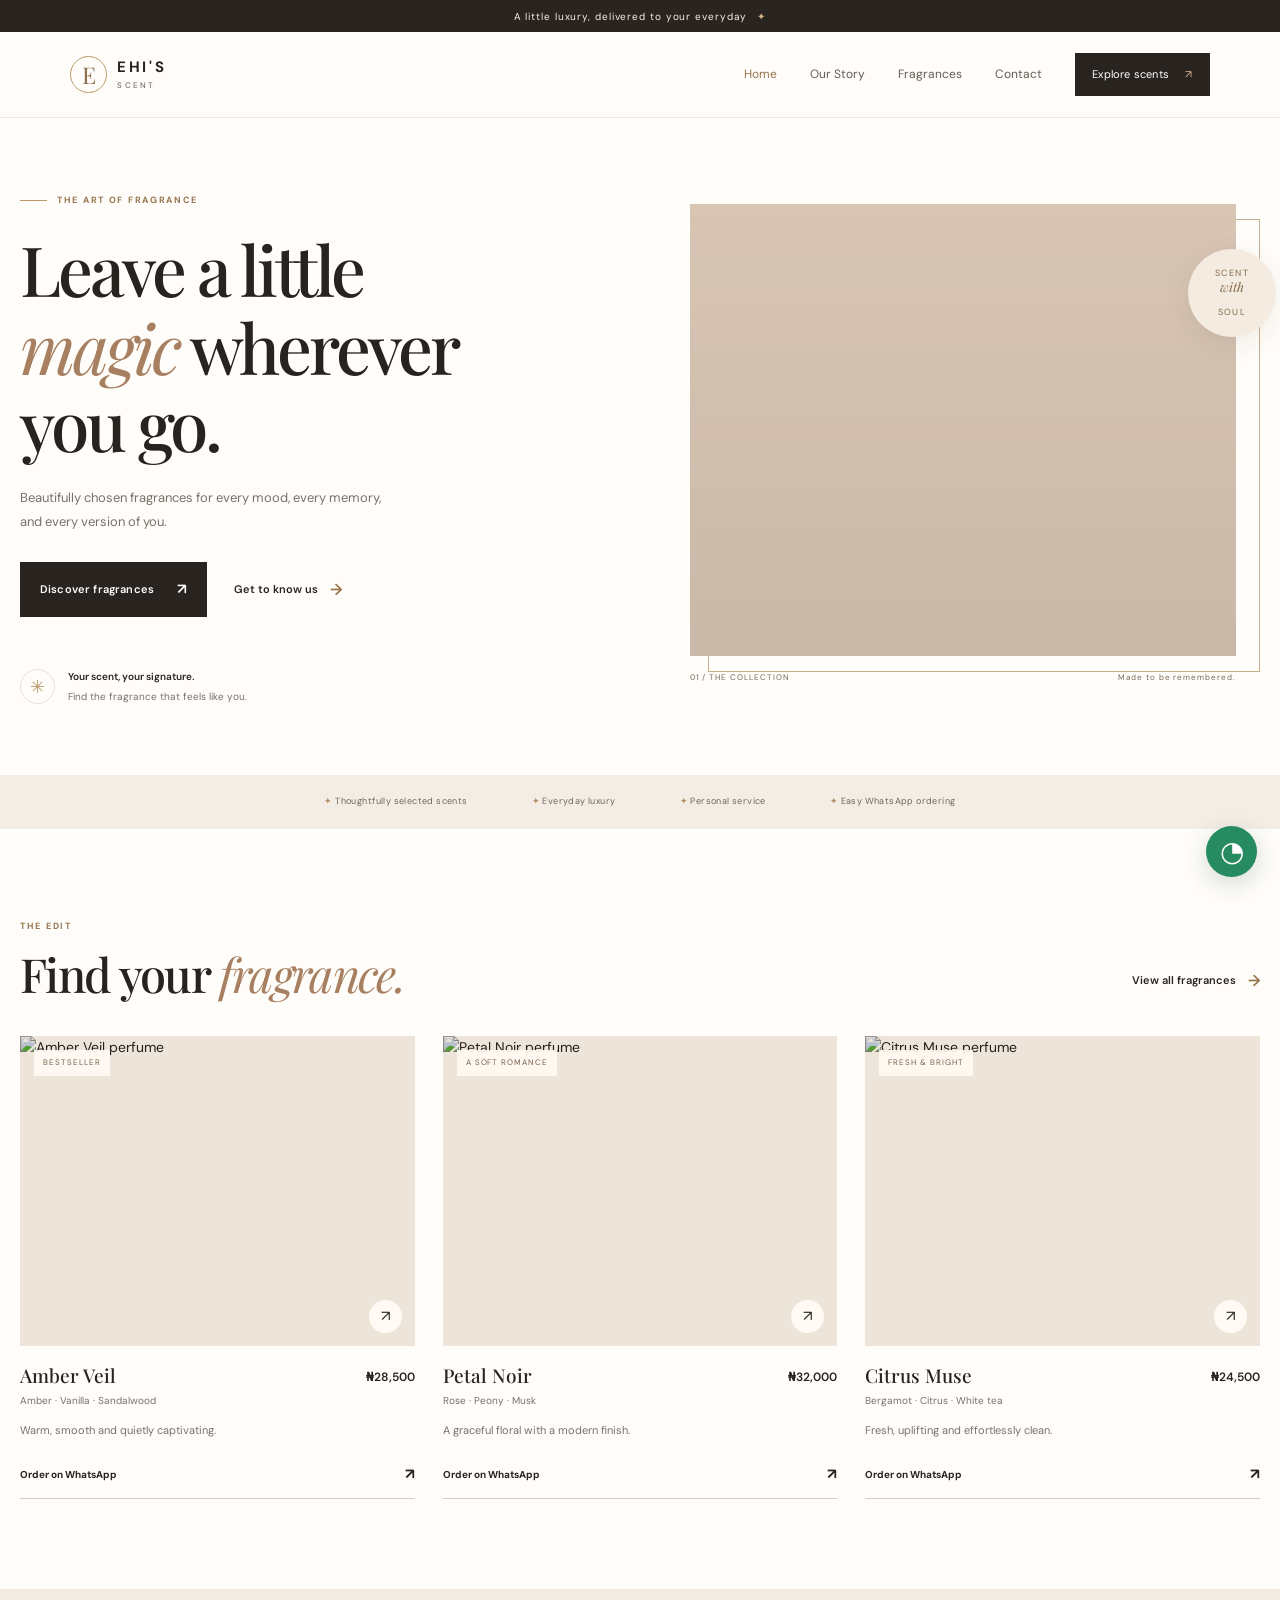
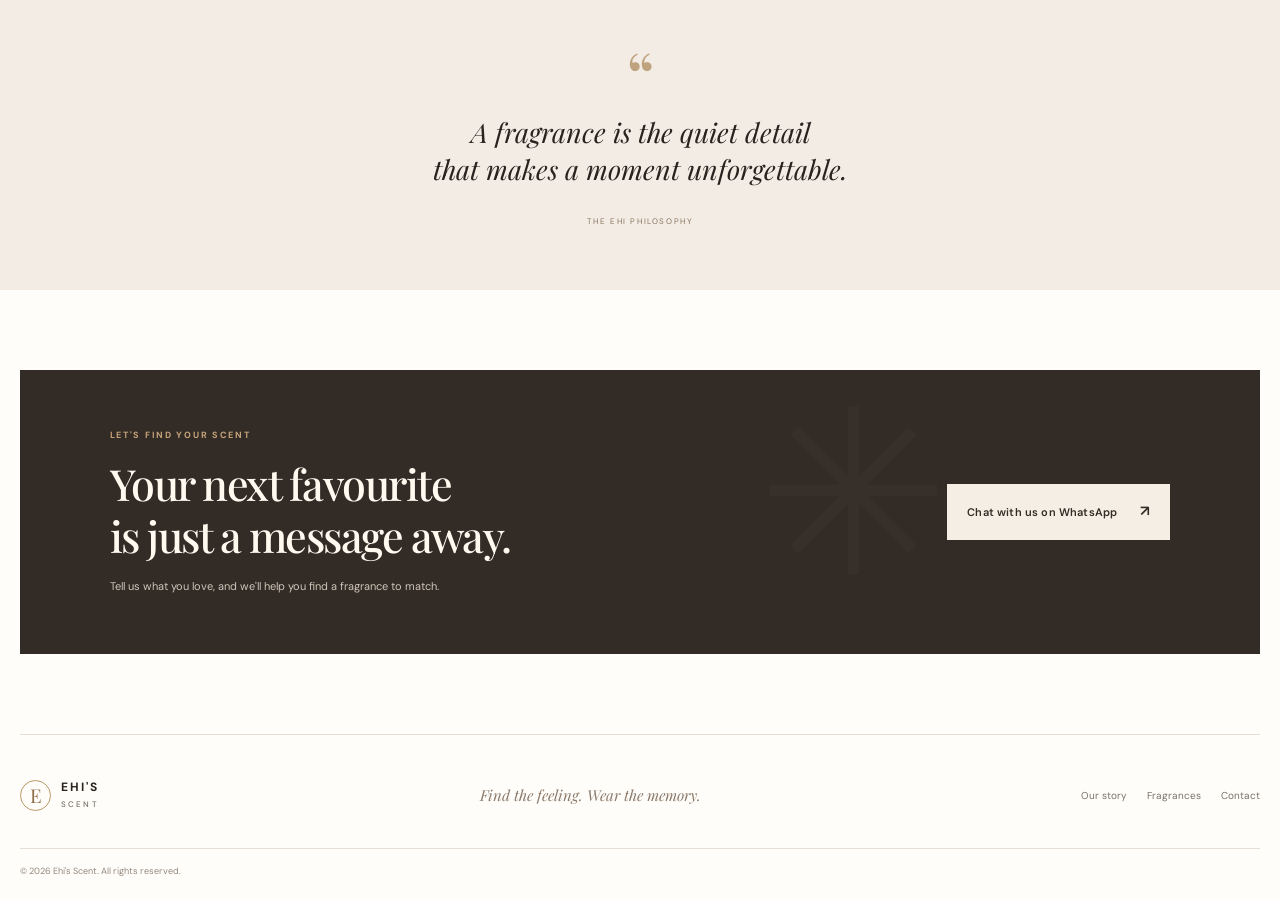
==== index.html @ 385b7f30 "Ehi's Scent is a go" ====
<!DOCTYPE html>
<html lang="en">
<head>
  <meta charset="UTF-8">
  <meta name="viewport" content="width=device-width, initial-scale=1.0">
  <meta name="description" content="Discover your signature scent with Ehi — a curated collection of captivating fragrances.">
  <title>Veloura Perfumes | Find Your Signature Scent</title>
  <link rel="preconnect" href="https://fonts.googleapis.com">
  <link rel="preconnect" href="https://fonts.gstatic.com" crossorigin>
  <link href="https://fonts.googleapis.com/css2?family=DM+Sans:wght@400;500;600;700&family=Playfair+Display:wght@400;500;600;700&display=swap" rel="stylesheet">
  <link rel="stylesheet" href="style.css">
  <script src="script.js" defer></script>
</head>
<body>
  <div class="announcement">A little luxury, delivered to your everyday <span>✦</span></div>
  <header class="site-header">
    <a class="brand" href="index.html" aria-label="Ehi home"><span class="brand-mark">E</span><span>EHI'S<small>SCENT</small></span></a>
    <button class="menu-toggle" aria-label="Open navigation" aria-expanded="false"><span></span><span></span></button>
    <nav class="main-nav" aria-label="Main navigation">
      <a class="active" href="index.html">Home</a><a href="about.html">Our Story</a><a href="products.html">Fragrances</a><a href="contact.html">Contact</a>
      <a class="nav-cta" href="products.html">Explore scents <span>↗</span></a>
    </nav>
  </header>
  <main>
    <section class="hero">
      <div class="hero-copy">
        <p class="eyebrow"><span class="eyebrow-line"></span> THE ART OF FRAGRANCE</p>
        <h1>Leave a little<br><em>magic</em> wherever<br>you go.</h1>
        <p class="hero-description">Beautifully chosen fragrances for every mood, every memory, and every version of you.</p>
        <div class="hero-actions"><a class="button button-dark" href="products.html">Discover fragrances <span>↗</span></a><a class="text-link" href="about.html">Get to know us <span>→</span></a></div>
        <div class="hero-note"><span class="note-star">✳</span><span><strong>Your scent, your signature.</strong><small>Find the fragrance that feels like you.</small></span></div>
      </div>
      <div class="hero-art">
        <div class="hero-image"></div>
        <div class="image-label"><span>01 / THE COLLECTION</span><span>Made to be remembered.</span></div>
        <div class="floating-seal">SCENT<br><span>with</span><br>SOUL</div>
      </div>
    </section>
    <section class="trust-strip"><span>✦ Thoughtfully selected scents</span><span>✦ Everyday luxury</span><span>✦ Personal service</span><span>✦ Easy WhatsApp ordering</span></section>
    <section class="section featured-section">
      <div class="section-heading"><div><p class="eyebrow">THE EDIT</p><h2>Find your <em>fragrance.</em></h2></div><a class="text-link" href="products.html">View all fragrances <span>→</span></a></div>
      <div class="product-grid featured-grid" id="featured-products"></div>
    </section>
    <section class="quote-band"><span class="quote-ornament">“</span><p>A fragrance is the quiet detail<br>that makes a moment unforgettable.</p><span class="quote-caption">THE EHI PHILOSOPHY</span></section>
    <section class="cta-panel"><div><p class="eyebrow">LET'S FIND YOUR SCENT</p><h2>Your next favourite<br>is just a message away.</h2><p>Tell us what you love, and we'll help you find a fragrance to match.</p></div><a class="button button-light whatsapp-link" href="#" data-message="Hello Ehi! I'd love help choosing a perfume.">Chat with us on WhatsApp <span>↗</span></a><div class="cta-flower">✳</div></section>
  </main>
  <footer class="site-footer"><a class="brand brand-footer" href="index.html"><span class="brand-mark">E</span><span>EHI'S<small>SCENT</small></span></a><p>Find the feeling. Wear the memory.</p><div class="footer-links"><a href="about.html">Our story</a><a href="products.html">Fragrances</a><a href="contact.html">Contact</a></div><small class="copyright">© <span class="current-year"></span> Ehi's Scent. All rights reserved.</small></footer>
  <a class="floating-whatsapp whatsapp-link" href="#" aria-label="Chat with us on WhatsApp" data-message="Hello Ehi! I'd like to make an enquiry."><span>◔</span></a>
</body>
</html>
---- style.css ----
@import url('https://fonts.googleapis.com/css2?family=DM+Sans:wght@400;500;600;700&family=Playfair+Display:ital,wght@0,400;0,500;0,600;0,700;1,400;1,500&display=swap');
:root{--ink:#28231f;--muted:#77716a;--cream:#f7f3ed;--paper:#fffdf9;--rose:#d9b7a7;--gold:#b99a68;--line:#e7dfd5;--dark:#29241f;--serif:'Playfair Display',Georgia,serif;--sans:'DM Sans',Arial,sans-serif;--max:1240px}
*{box-sizing:border-box}html{scroll-behavior:smooth}body{margin:0;background:var(--paper);color:var(--ink);font-family:var(--sans);font-size:14px;line-height:1.7}body.menu-open{overflow:hidden}a{color:inherit;text-decoration:none}button{font:inherit}.announcement{height:32px;background:var(--dark);color:#f8f1e8;text-align:center;font-size:10px;letter-spacing:.09em;display:flex;align-items:center;justify-content:center;gap:10px}.announcement span{color:#d8b78a}.site-header{height:86px;padding:0 max(5.5%,calc((100% - var(--max))/2));display:flex;align-items:center;justify-content:space-between;background:rgba(255,253,249,.97);position:sticky;top:0;z-index:20;border-bottom:1px solid rgba(231,223,213,.65)}.brand{display:flex;align-items:center;gap:10px;font-size:15px;font-weight:700;letter-spacing:.17em;line-height:1.1}.brand-mark{width:37px;height:37px;border:1px solid var(--gold);border-radius:50%;display:grid;place-items:center;font-family:var(--serif);font-size:23px;font-weight:400;letter-spacing:0;color:#8d6e48}.brand small{display:block;font-size:8px;font-weight:500;letter-spacing:.27em;margin-top:6px;color:var(--muted)}.main-nav{display:flex;align-items:center;gap:33px;font-size:12px}.main-nav>a:not(.nav-cta){color:#625c55;transition:color .2s}.main-nav>a:hover,.main-nav>a.active{color:#9b754c}.nav-cta{background:var(--dark);color:white;padding:12px 17px;font-size:11px;letter-spacing:.02em}.nav-cta span{padding-left:13px;color:#d9b58b}.menu-toggle{display:none;border:0;background:none;padding:10px}.menu-toggle span{display:block;width:23px;height:1px;background:var(--ink);margin:6px}
.hero{max-width:var(--max);margin:auto;padding:65px 5.5% 70px;display:grid;grid-template-columns:1fr 1fr;gap:8%;align-items:center;min-height:610px}.hero-copy{padding:10px 0 0}.eyebrow{font-size:9px;font-weight:700;letter-spacing:.19em;color:#967650;margin:0 0 22px;display:flex;align-items:center;gap:10px}.eyebrow-line{width:27px;height:1px;background:var(--gold);display:inline-block}.hero h1,.page-hero h1,.catalogue-hero h1,.contact-hero h1{font:500 clamp(44px,5.4vw,73px)/1.12 var(--serif);letter-spacing:-.045em;margin:0;color:var(--ink)}h1 em,h2 em{font-weight:400;color:#a77f61}.hero-description{max-width:375px;color:var(--muted);font-size:13px;line-height:1.9;margin:23px 0 27px}.hero-actions{display:flex;align-items:center;gap:27px;flex-wrap:wrap}.button{display:inline-flex;align-items:center;justify-content:center;gap:23px;padding:15px 20px;font-size:11px;font-weight:600;letter-spacing:.015em;transition:transform .2s,background .2s}.button:hover{transform:translateY(-2px)}.button-dark{background:var(--dark);color:white}.button-dark span,.button-light span{font-size:15px}.text-link{font-size:11px;font-weight:600;display:inline-flex;gap:12px;align-items:center}.text-link span{font-size:16px;color:#9b754c}.hero-note{display:flex;gap:13px;align-items:center;margin-top:51px}.note-star{width:35px;height:35px;border:1px solid var(--line);border-radius:50%;display:grid;place-items:center;color:var(--gold);font-size:18px}.hero-note strong,.hero-note small{display:block}.hero-note strong{font-size:10px;font-weight:600}.hero-note small{font-size:10px;color:var(--muted);margin-top:3px}.hero-art{height:480px;position:relative;padding:0 24px 28px 0}.hero-image{height:100%;width:100%;background:linear-gradient(0deg,rgba(39,29,22,.08),rgba(39,29,22,0)),url('https://images.unsplash.com/photo-1594035910387-fea47794261f?auto=format&fit=crop&w=1200&q=90') center 52%/cover no-repeat;background-color:#d8c5b4}.hero-art:after{content:"";position:absolute;inset:15px 0 12px 18px;border:1px solid #c8ad8d;pointer-events:none;z-index:-1}.image-label{position:absolute;left:0;right:24px;bottom:0;display:flex;justify-content:space-between;font-size:8px;letter-spacing:.12em;color:#75675b}.floating-seal{position:absolute;right:-16px;top:45px;background:#f4ece0;color:#846a4d;border-radius:50%;width:88px;height:88px;display:flex;flex-direction:column;align-items:center;justify-content:center;text-align:center;font-size:9px;line-height:1.25;letter-spacing:.16em;box-shadow:0 8px 28px #3a2a1a13}.floating-seal span{font-family:var(--serif);font-style:italic;font-size:13px;letter-spacing:0}.trust-strip{display:flex;justify-content:center;gap:clamp(18px,5vw,70px);flex-wrap:wrap;padding:19px 5%;background:#f3ede5;color:#716558;font-size:9px;letter-spacing:.045em}.trust-strip span:first-letter{color:#b18e65}
.section{max-width:var(--max);margin:auto;padding:90px 5.5%}.section-heading{display:flex;justify-content:space-between;align-items:end;gap:20px;margin-bottom:34px}.section-heading .eyebrow{margin-bottom:12px}.section-heading h2,.story-copy h2,.values-section h2,.cta-panel h2,.contact-bottom h2{font:500 clamp(33px,4vw,47px)/1.2 var(--serif);letter-spacing:-.035em;margin:0}.section-heading>.text-link{margin-bottom:8px}.product-grid{display:grid;grid-template-columns:repeat(3,minmax(0,1fr));gap:28px}.product-card{min-width:0}.product-image-link{display:block}.product-image-wrap{height:310px;background:#eee5da;position:relative;overflow:hidden}.product-image-wrap img{width:100%;height:100%;display:block;object-fit:cover;transition:transform .5s;mix-blend-mode:multiply}.product-card:hover .product-image-wrap img{transform:scale(1.045)}.product-label{position:absolute;top:14px;left:14px;background:#fffaf3e8;padding:6px 9px;font-size:8px;letter-spacing:.12em;color:#79634d}.product-arrow{position:absolute;bottom:13px;right:13px;background:#fffaf3;width:33px;height:33px;border-radius:50%;display:grid;place-items:center;font-size:15px}.product-info{display:flex;justify-content:space-between;align-items:start;gap:10px;margin-top:16px}.product-info h3{font:500 19px var(--serif);margin:0 0 4px}.product-info p{font-size:10px;color:var(--muted);margin:0}.product-price{font-size:12px;font-weight:600;white-space:nowrap;padding-top:5px}.product-description{color:var(--muted);font-size:11px;margin:12px 0}.order-button{display:flex;align-items:center;justify-content:space-between;border-bottom:1px solid #d8cbbd;padding:10px 0;font-size:10px;font-weight:700;margin-top:8px;transition:color .2s}.order-button:hover{color:#9b754c}.order-button span{font-size:15px}.quote-band{background:#f2ece4;text-align:center;padding:62px 20px 58px}.quote-ornament{font:70px/.7 var(--serif);color:#bfa27e;display:block}.quote-band p{font:italic 27px/1.4 var(--serif);margin:14px 0 19px}.quote-caption{font-size:8px;letter-spacing:.2em;color:#89755f}.cta-panel{max-width:var(--max);margin:80px auto;padding:58px 7%;background:#332b25;color:#fff9f0;display:flex;align-items:center;justify-content:space-between;gap:30px;position:relative;overflow:hidden}.cta-panel .eyebrow{color:#c6a47b;margin-bottom:15px}.cta-panel h2{font-size:clamp(30px,3.5vw,43px)}.cta-panel h2 em{color:#d8bda0}.cta-panel p:not(.eyebrow){font-size:11px;color:#d0c6bc;max-width:350px;margin:16px 0 0}.button-light{background:#f5eee4;color:#332b25;white-space:nowrap;z-index:1}.cta-flower{position:absolute;right:25%;top:-70px;font-size:230px;color:#ffffff06;pointer-events:none}
.site-footer{border-top:1px solid var(--line);padding:35px 5.5% 22px;display:flex;align-items:center;justify-content:space-between;gap:20px;flex-wrap:wrap;max-width:var(--max);margin:auto}.brand-footer{font-size:12px}.brand-footer .brand-mark{width:31px;height:31px;font-size:19px}.site-footer>p{font:italic 15px var(--serif);color:#8b7a6b}.footer-links{display:flex;gap:20px;font-size:10px;color:var(--muted)}.copyright{flex-basis:100%;border-top:1px solid var(--line);padding-top:15px;margin-top:8px;font-size:9px;color:#92877d}.floating-whatsapp{position:fixed;bottom:23px;right:23px;width:51px;height:51px;border-radius:50%;background:#278b61;color:white;display:grid;place-items:center;font-size:28px;box-shadow:0 7px 24px #153d2b2e;z-index:15;transition:transform .2s}.floating-whatsapp:hover{transform:translateY(-3px)}
/* About page */.page-hero{max-width:var(--max);margin:auto;min-height:390px;padding:80px 5.5%;position:relative;display:grid;grid-template-columns:1fr .72fr;gap:8%;align-items:center;background:#f4eee6}.page-hero>div:first-child{padding:0 0 10px}.page-hero .eyebrow{margin-bottom:19px}.page-hero h1{font-size:clamp(43px,5vw,65px)}.page-hero p:not(.eyebrow){max-width:370px;color:var(--muted);font-size:12px;line-height:1.9;margin-top:22px}.about-hero-image{height:270px;background:url('https://images.unsplash.com/photo-1592945403244-b3fbafd7f539?auto=format&fit=crop&w=900&q=85') center/cover no-repeat;background-color:#ded0c0}.page-number{position:absolute;right:5.5%;bottom:22px;font-size:8px;letter-spacing:.17em;color:#8d7b68}.story-section{display:grid;grid-template-columns:.85fr 1fr;gap:10%;align-items:center}.story-image{height:430px;position:relative;background:#e9ded1;padding:18px}.story-image-inner{height:100%;background:url('https://images.unsplash.com/photo-1541643600914-78b084683601?auto=format&fit=crop&w=900&q=85') center/cover no-repeat}.image-stamp{position:absolute;right:-18px;bottom:28px;background:#f9f2e9;border:1px solid #d4c1aa;border-radius:50%;width:88px;height:88px;display:grid;place-content:center;text-align:center;font:10px/1.6 var(--serif);letter-spacing:.12em;color:#8a6b4b}.story-copy .eyebrow{margin-bottom:14px}.story-copy h2{margin-bottom:22px}.story-copy>p:not(.eyebrow){font-size:12px;line-height:2;color:var(--muted);margin:0 0 15px}.story-copy .button{margin-top:15px}.values-section{background:#f5f0e9;padding:75px 5.5% 85px}.centered{justify-content:center;text-align:center}.centered .eyebrow{justify-content:center}.values-grid{max-width:1100px;margin:45px auto 0;display:grid;grid-template-columns:repeat(3,1fr);gap:42px}.values-grid article{border-top:1px solid #d8cabb;padding-top:20px}.values-grid article>span{font:italic 17px var(--serif);color:#a17e58}.values-grid h3{font:500 21px var(--serif);margin:16px 0 10px}.values-grid p{font-size:11px;line-height:1.9;color:var(--muted);margin:0}.values-section+.cta-panel{margin-top:75px}
/* Products page */.catalogue-hero{text-align:center;background:#f4eee6;padding:76px 20px 65px;position:relative;overflow:hidden}.catalogue-hero .eyebrow{justify-content:center}.catalogue-hero h1{font-size:clamp(44px,5.5vw,68px)}.catalogue-hero>p:not(.eyebrow){max-width:430px;margin:18px auto 0;color:var(--muted);font-size:12px}.catalogue-flower{position:absolute;font-size:190px;color:#b89a7b0c;right:10%;top:12px}.catalogue-section{padding-top:53px}.catalogue-toolbar{display:flex;justify-content:space-between;align-items:center;gap:20px;margin-bottom:27px}.catalogue-toolbar>span{font:italic 17px var(--serif);color:#786b5d}.filter-group{display:flex;gap:7px;flex-wrap:wrap}.filter-btn{border:1px solid var(--line);background:transparent;padding:8px 13px;font-size:10px;color:#75695e;cursor:pointer;transition:all .2s}.filter-btn:hover,.filter-btn.active{background:var(--dark);border-color:var(--dark);color:white}.catalogue-grid{row-gap:45px}.catalogue-grid .product-image-wrap{height:330px}.custom-order-note{margin-top:60px;padding:22px 25px;background:#f5efe7;display:flex;align-items:center;gap:18px}.custom-order-note>span{font-size:27px;color:#a88761}.custom-order-note>div{flex:1}.custom-order-note strong{font:500 17px var(--serif)}.custom-order-note p{font-size:10px;color:var(--muted);margin:4px 0 0}.custom-order-note .text-link{white-space:nowrap}
/* Contact page */.contact-hero{max-width:var(--max);margin:auto;padding:70px 5.5%;display:grid;grid-template-columns:1fr .85fr;gap:10%;align-items:center;background:#f4eee6}.contact-intro .eyebrow{margin-bottom:19px}.contact-hero h1{font-size:clamp(48px,5.4vw,70px)}.contact-intro>p:not(.eyebrow){max-width:360px;color:var(--muted);font-size:12px;line-height:1.9;margin:20px 0 24px}.contact-small-note{font-size:8px;letter-spacing:.18em;color:#9a8065;margin-top:31px}.contact-art{height:390px;position:relative}.contact-art-image{height:100%;background:url('https://images.unsplash.com/photo-1590736969955-71cc94901144?auto=format&fit=crop&w=1000&q=85') center/cover no-repeat;background-color:#dfcfc0}.contact-art-caption{position:absolute;bottom:-13px;left:-18px;background:#fffaf3;padding:14px 18px;font:italic 15px var(--serif);color:#8e7053}.contact-details{display:grid;grid-template-columns:repeat(3,1fr);gap:35px}.contact-detail{padding:6px 0}.detail-icon{font-size:22px;color:#b0906a}.contact-detail .eyebrow{margin:17px 0 8px;font-size:8px}.contact-detail h3{font:500 20px var(--serif);margin:0 0 10px}.contact-detail>p:not(.eyebrow){font-size:11px;line-height:1.8;color:var(--muted);min-height:42px}.contact-detail .text-link{margin-top:8px}.detail-note{font-size:10px;color:#8d7e70}.contact-bottom{text-align:center;background:#332b25;color:#fff9f0;padding:63px 20px 68px}.contact-bottom .eyebrow{justify-content:center;color:#c6a47b}.contact-bottom h2{margin-bottom:26px}.contact-bottom h2 em{color:#d8bda0}
@media(min-width:1240px){.hero{padding-left:0;padding-right:0}.section{padding-left:0;padding-right:0}.site-footer{padding-left:0;padding-right:0}}
@media(max-width:900px){.site-header{padding:0 5%;height:75px}.main-nav{gap:18px}.hero{gap:5%;min-height:550px;padding-top:48px}.hero-art{height:420px}.product-image-wrap{height:260px}.product-grid{gap:20px}.cta-panel{margin-left:5%;margin-right:5%;padding:45px 5%}.story-section{gap:7%}.story-image{height:390px}.contact-art{height:340px}.catalogue-grid .product-image-wrap{height:280px}}
@media(max-width:680px){.announcement{font-size:9px}.site-header{height:70px}.brand{font-size:13px}.brand-mark{width:33px;height:33px}.menu-toggle{display:block;z-index:22}.menu-toggle.open span:first-child{transform:translateY(3.5px) rotate(45deg)}.menu-toggle.open span:last-child{transform:translateY(-3.5px) rotate(-45deg)}.menu-toggle span{transition:transform .2s}.main-nav{position:fixed;inset:102px 0 0;background:var(--paper);z-index:21;display:flex;flex-direction:column;align-items:stretch;gap:0;padding:25px 7% 50px;transform:translateX(100%);transition:transform .25s;visibility:hidden}.main-nav.open{transform:translateX(0);visibility:visible}.main-nav>a:not(.nav-cta){font:25px var(--serif);padding:16px 0;border-bottom:1px solid var(--line)}.main-nav .nav-cta{margin-top:25px;display:flex;justify-content:space-between;padding:16px}.hero{grid-template-columns:1fr;padding:49px 6% 53px;gap:35px}.hero h1{font-size:clamp(48px,13vw,67px)}.hero-description{margin-top:18px}.hero-note{margin-top:31px}.hero-art{height:390px;margin:0 10px 0 0}.floating-seal{right:-14px;width:75px;height:75px;font-size:8px}.trust-strip{gap:10px 23px;padding:18px 6%;font-size:8px}.section{padding:62px 6%}.section-heading{align-items:start;flex-direction:column;margin-bottom:25px}.section-heading h2,.story-copy h2,.values-section h2{font-size:37px}.section-heading>.text-link{margin:0}.product-grid{grid-template-columns:repeat(2,minmax(0,1fr));gap:28px 14px}.product-image-wrap{height:230px}.product-info{flex-direction:column;gap:5px;margin-top:12px}.product-info h3{font-size:17px}.product-price{padding:0}.product-description{font-size:10px;min-height:32px}.product-label{font-size:7px;left:8px;top:8px;padding:5px}.order-button{font-size:9px}.quote-band{padding:50px 15px}.quote-band p{font-size:23px}.cta-panel{margin:55px 5% 48px;padding:35px 7%;align-items:flex-start;flex-direction:column;gap:25px}.cta-panel h2{font-size:35px}.cta-flower{right:-20px;top:-45px}.site-footer{padding:30px 6% 20px;display:grid;grid-template-columns:1fr 1fr;gap:17px}.site-footer>p{grid-column:1/-1;grid-row:2;margin:0}.footer-links{grid-column:1/-1;grid-row:3;flex-wrap:wrap}.copyright{grid-row:4}.page-hero{grid-template-columns:1fr;padding:55px 6% 45px;gap:27px}.page-hero h1{font-size:49px}.about-hero-image{height:250px}.page-number{right:6%;bottom:12px}.story-section{grid-template-columns:1fr;gap:40px}.story-image{height:360px;margin-right:12px}.story-copy>p:not(.eyebrow){font-size:12px}.values-section{padding:60px 6%}.values-grid{grid-template-columns:1fr;gap:26px;margin-top:30px}.values-grid article{padding-top:16px}.values-grid h3{margin-top:9px}.values-section+.cta-panel{margin-top:50px}.catalogue-hero{padding:58px 6% 49px}.catalogue-hero h1{font-size:49px}.catalogue-section{padding-top:38px}.catalogue-toolbar{align-items:flex-start;flex-direction:column;gap:15px}.filter-group{gap:6px}.filter-btn{padding:8px 10px}.catalogue-grid .product-image-wrap{height:235px}.custom-order-note{padding:19px 15px;flex-wrap:wrap;gap:10px}.custom-order-note>div{min-width:calc(100% - 45px)}.custom-order-note .text-link{margin-left:40px}.contact-hero{grid-template-columns:1fr;padding:55px 6% 52px;gap:36px}.contact-hero h1{font-size:57px}.contact-art{height:300px;margin:0 0 12px 10px}.contact-details{grid-template-columns:1fr;gap:25px}.contact-detail{border-bottom:1px solid var(--line);padding-bottom:23px}.contact-detail>p:not(.eyebrow){min-height:0}.contact-bottom{padding:54px 15px}.contact-bottom h2{font-size:37px}.floating-whatsapp{width:47px;height:47px;right:15px;bottom:15px}}
@media(max-width:380px){.product-grid{grid-template-columns:1fr}.product-image-wrap,.catalogue-grid .product-image-wrap{height:310px}.hero-art{height:330px}.hero-actions{gap:17px}.button{padding:14px 15px}.filter-btn{font-size:9px;padding:7px 8px}}
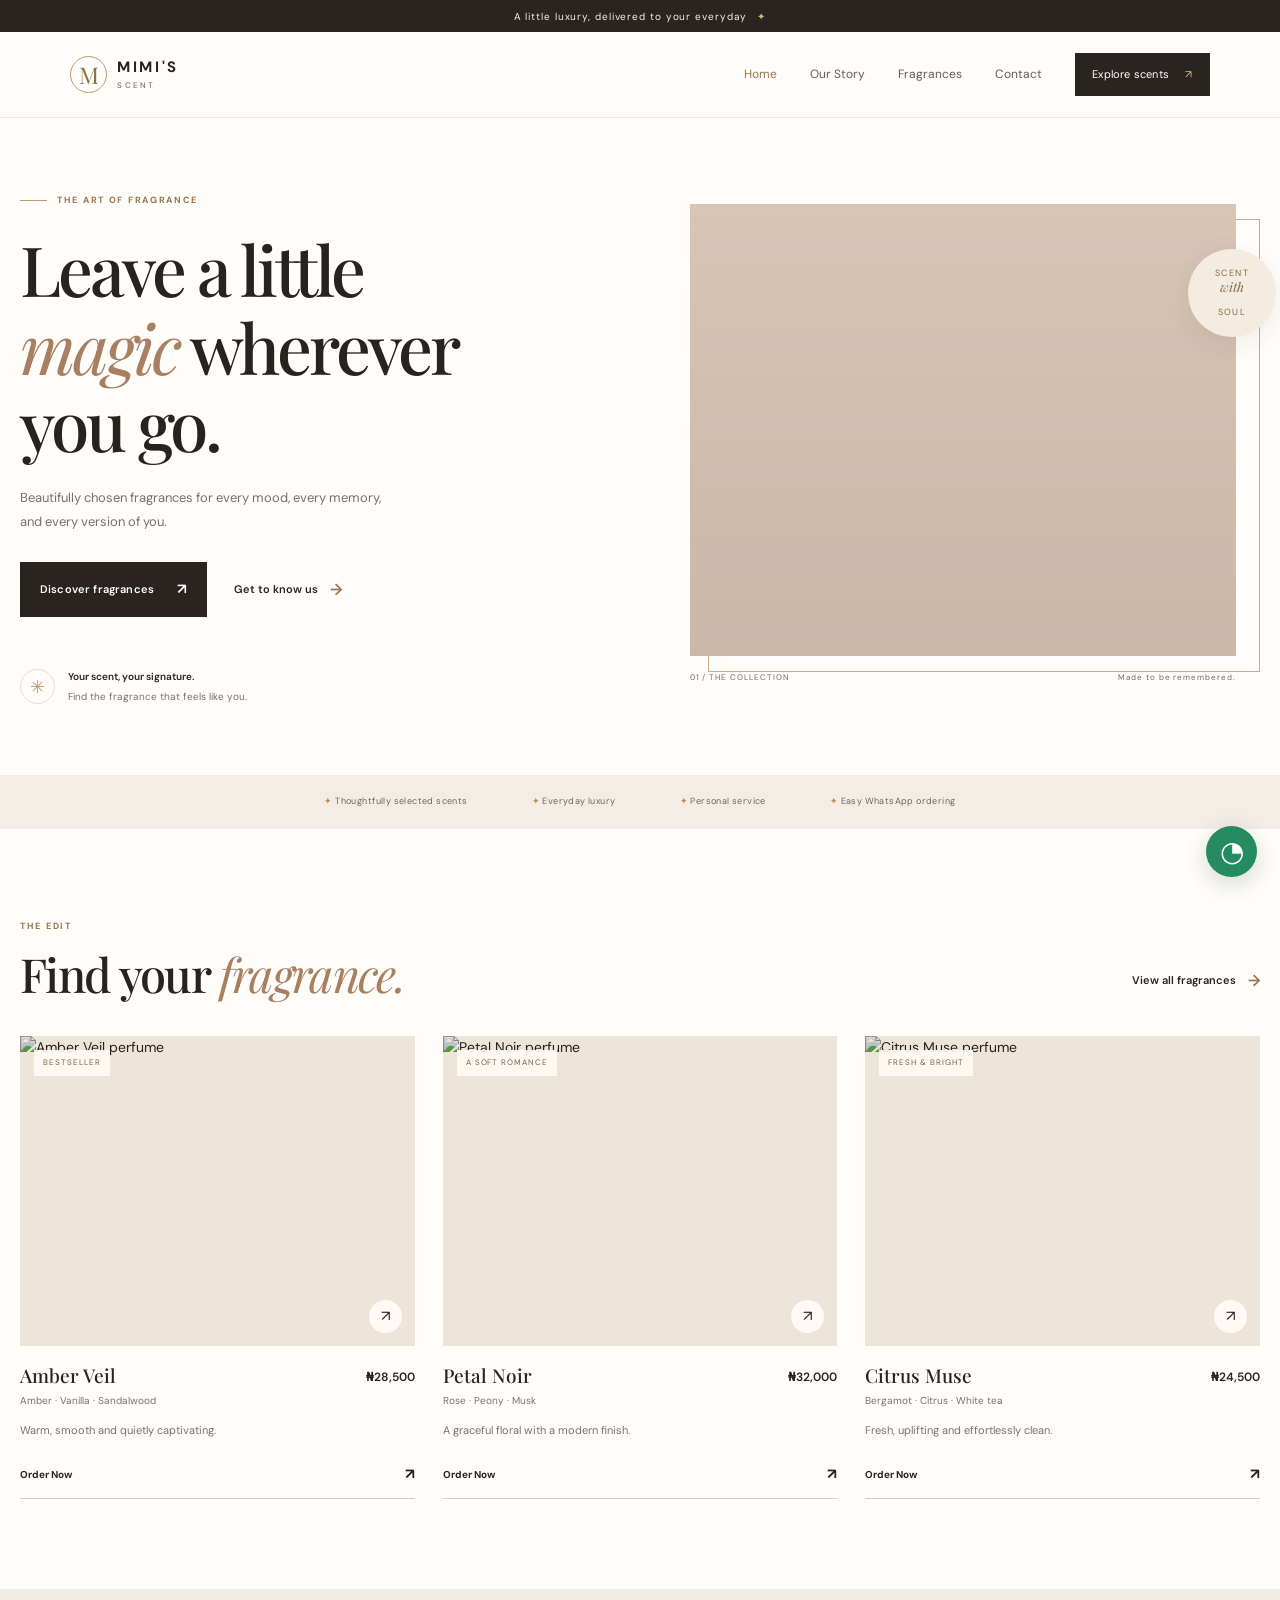
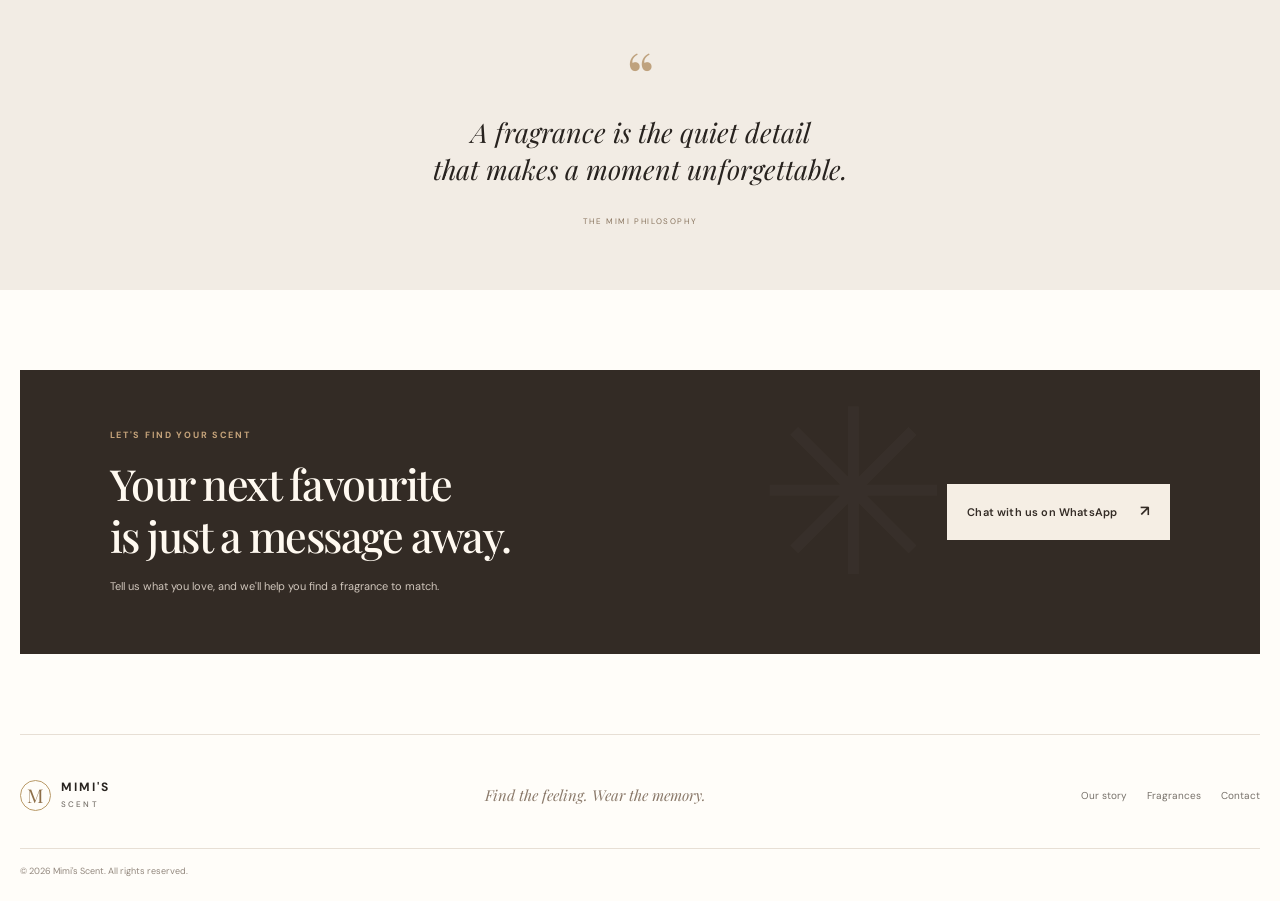
==== commit 4c4095a2: "Mimi's Scent" ====
--- a/index.html
+++ b/index.html
@@ -3,8 +3,8 @@
 <head>
   <meta charset="UTF-8">
   <meta name="viewport" content="width=device-width, initial-scale=1.0">
-  <meta name="description" content="Discover your signature scent with Ehi — a curated collection of captivating fragrances.">
-  <title>Veloura Perfumes | Find Your Signature Scent</title>
+  <meta name="description" content="Discover your signature scent with Mimi — a curated collection of captivating fragrances.">
+  <title>Mimi's Perfumes | Find Your Signature Scent</title>
   <link rel="preconnect" href="https://fonts.googleapis.com">
   <link rel="preconnect" href="https://fonts.gstatic.com" crossorigin>
   <link href="https://fonts.googleapis.com/css2?family=DM+Sans:wght@400;500;600;700&family=Playfair+Display:wght@400;500;600;700&display=swap" rel="stylesheet">
@@ -14,7 +14,7 @@
 <body>
   <div class="announcement">A little luxury, delivered to your everyday <span>✦</span></div>
   <header class="site-header">
-    <a class="brand" href="index.html" aria-label="Ehi home"><span class="brand-mark">E</span><span>EHI'S<small>SCENT</small></span></a>
+    <a class="brand" href="index.html" aria-label="Mimi home"><span class="brand-mark">M</span><span>MIMI'S<small>SCENT</small></span></a>
     <button class="menu-toggle" aria-label="Open navigation" aria-expanded="false"><span></span><span></span></button>
     <nav class="main-nav" aria-label="Main navigation">
       <a class="active" href="index.html">Home</a><a href="about.html">Our Story</a><a href="products.html">Fragrances</a><a href="contact.html">Contact</a>
@@ -41,10 +41,10 @@
       <div class="section-heading"><div><p class="eyebrow">THE EDIT</p><h2>Find your <em>fragrance.</em></h2></div><a class="text-link" href="products.html">View all fragrances <span>→</span></a></div>
       <div class="product-grid featured-grid" id="featured-products"></div>
     </section>
-    <section class="quote-band"><span class="quote-ornament">“</span><p>A fragrance is the quiet detail<br>that makes a moment unforgettable.</p><span class="quote-caption">THE EHI PHILOSOPHY</span></section>
-    <section class="cta-panel"><div><p class="eyebrow">LET'S FIND YOUR SCENT</p><h2>Your next favourite<br>is just a message away.</h2><p>Tell us what you love, and we'll help you find a fragrance to match.</p></div><a class="button button-light whatsapp-link" href="#" data-message="Hello Ehi! I'd love help choosing a perfume.">Chat with us on WhatsApp <span>↗</span></a><div class="cta-flower">✳</div></section>
+    <section class="quote-band"><span class="quote-ornament">“</span><p>A fragrance is the quiet detail<br>that makes a moment unforgettable.</p><span class="quote-caption">THE MIMI PHILOSOPHY</span></section>
+    <section class="cta-panel"><div><p class="eyebrow">LET'S FIND YOUR SCENT</p><h2>Your next favourite<br>is just a message away.</h2><p>Tell us what you love, and we'll help you find a fragrance to match.</p></div><a class="button button-light whatsapp-link" href="#" data-message="Hello Mimi! I'd love help choosing a perfume.">Chat with us on WhatsApp <span>↗</span></a><div class="cta-flower">✳</div></section>
   </main>
-  <footer class="site-footer"><a class="brand brand-footer" href="index.html"><span class="brand-mark">E</span><span>EHI'S<small>SCENT</small></span></a><p>Find the feeling. Wear the memory.</p><div class="footer-links"><a href="about.html">Our story</a><a href="products.html">Fragrances</a><a href="contact.html">Contact</a></div><small class="copyright">© <span class="current-year"></span> Ehi's Scent. All rights reserved.</small></footer>
-  <a class="floating-whatsapp whatsapp-link" href="#" aria-label="Chat with us on WhatsApp" data-message="Hello Ehi! I'd like to make an enquiry."><span>◔</span></a>
+  <footer class="site-footer"><a class="brand brand-footer" href="index.html"><span class="brand-mark">M</span><span>MIMI'S<small>SCENT</small></span></a><p>Find the feeling. Wear the memory.</p><div class="footer-links"><a href="about.html">Our story</a><a href="products.html">Fragrances</a><a href="contact.html">Contact</a></div><small class="copyright">© <span class="current-year"></span> Mimi's Scent. All rights reserved.</small></footer>
+  <a class="floating-whatsapp whatsapp-link" href="#" aria-label="Chat with us on WhatsApp" data-message="Hello Mimi! I'd like to make an enquiry."><span>◔</span></a>
 </body>
 </html>
--- a/style.css
+++ b/style.css
@@ -6,7 +6,7 @@
 .site-footer{border-top:1px solid var(--line);padding:35px 5.5% 22px;display:flex;align-items:center;justify-content:space-between;gap:20px;flex-wrap:wrap;max-width:var(--max);margin:auto}.brand-footer{font-size:12px}.brand-footer .brand-mark{width:31px;height:31px;font-size:19px}.site-footer>p{font:italic 15px var(--serif);color:#8b7a6b}.footer-links{display:flex;gap:20px;font-size:10px;color:var(--muted)}.copyright{flex-basis:100%;border-top:1px solid var(--line);padding-top:15px;margin-top:8px;font-size:9px;color:#92877d}.floating-whatsapp{position:fixed;bottom:23px;right:23px;width:51px;height:51px;border-radius:50%;background:#278b61;color:white;display:grid;place-items:center;font-size:28px;box-shadow:0 7px 24px #153d2b2e;z-index:15;transition:transform .2s}.floating-whatsapp:hover{transform:translateY(-3px)}
 /* About page */.page-hero{max-width:var(--max);margin:auto;min-height:390px;padding:80px 5.5%;position:relative;display:grid;grid-template-columns:1fr .72fr;gap:8%;align-items:center;background:#f4eee6}.page-hero>div:first-child{padding:0 0 10px}.page-hero .eyebrow{margin-bottom:19px}.page-hero h1{font-size:clamp(43px,5vw,65px)}.page-hero p:not(.eyebrow){max-width:370px;color:var(--muted);font-size:12px;line-height:1.9;margin-top:22px}.about-hero-image{height:270px;background:url('https://images.unsplash.com/photo-1592945403244-b3fbafd7f539?auto=format&fit=crop&w=900&q=85') center/cover no-repeat;background-color:#ded0c0}.page-number{position:absolute;right:5.5%;bottom:22px;font-size:8px;letter-spacing:.17em;color:#8d7b68}.story-section{display:grid;grid-template-columns:.85fr 1fr;gap:10%;align-items:center}.story-image{height:430px;position:relative;background:#e9ded1;padding:18px}.story-image-inner{height:100%;background:url('https://images.unsplash.com/photo-1541643600914-78b084683601?auto=format&fit=crop&w=900&q=85') center/cover no-repeat}.image-stamp{position:absolute;right:-18px;bottom:28px;background:#f9f2e9;border:1px solid #d4c1aa;border-radius:50%;width:88px;height:88px;display:grid;place-content:center;text-align:center;font:10px/1.6 var(--serif);letter-spacing:.12em;color:#8a6b4b}.story-copy .eyebrow{margin-bottom:14px}.story-copy h2{margin-bottom:22px}.story-copy>p:not(.eyebrow){font-size:12px;line-height:2;color:var(--muted);margin:0 0 15px}.story-copy .button{margin-top:15px}.values-section{background:#f5f0e9;padding:75px 5.5% 85px}.centered{justify-content:center;text-align:center}.centered .eyebrow{justify-content:center}.values-grid{max-width:1100px;margin:45px auto 0;display:grid;grid-template-columns:repeat(3,1fr);gap:42px}.values-grid article{border-top:1px solid #d8cabb;padding-top:20px}.values-grid article>span{font:italic 17px var(--serif);color:#a17e58}.values-grid h3{font:500 21px var(--serif);margin:16px 0 10px}.values-grid p{font-size:11px;line-height:1.9;color:var(--muted);margin:0}.values-section+.cta-panel{margin-top:75px}
 /* Products page */.catalogue-hero{text-align:center;background:#f4eee6;padding:76px 20px 65px;position:relative;overflow:hidden}.catalogue-hero .eyebrow{justify-content:center}.catalogue-hero h1{font-size:clamp(44px,5.5vw,68px)}.catalogue-hero>p:not(.eyebrow){max-width:430px;margin:18px auto 0;color:var(--muted);font-size:12px}.catalogue-flower{position:absolute;font-size:190px;color:#b89a7b0c;right:10%;top:12px}.catalogue-section{padding-top:53px}.catalogue-toolbar{display:flex;justify-content:space-between;align-items:center;gap:20px;margin-bottom:27px}.catalogue-toolbar>span{font:italic 17px var(--serif);color:#786b5d}.filter-group{display:flex;gap:7px;flex-wrap:wrap}.filter-btn{border:1px solid var(--line);background:transparent;padding:8px 13px;font-size:10px;color:#75695e;cursor:pointer;transition:all .2s}.filter-btn:hover,.filter-btn.active{background:var(--dark);border-color:var(--dark);color:white}.catalogue-grid{row-gap:45px}.catalogue-grid .product-image-wrap{height:330px}.custom-order-note{margin-top:60px;padding:22px 25px;background:#f5efe7;display:flex;align-items:center;gap:18px}.custom-order-note>span{font-size:27px;color:#a88761}.custom-order-note>div{flex:1}.custom-order-note strong{font:500 17px var(--serif)}.custom-order-note p{font-size:10px;color:var(--muted);margin:4px 0 0}.custom-order-note .text-link{white-space:nowrap}
-/* Contact page */.contact-hero{max-width:var(--max);margin:auto;padding:70px 5.5%;display:grid;grid-template-columns:1fr .85fr;gap:10%;align-items:center;background:#f4eee6}.contact-intro .eyebrow{margin-bottom:19px}.contact-hero h1{font-size:clamp(48px,5.4vw,70px)}.contact-intro>p:not(.eyebrow){max-width:360px;color:var(--muted);font-size:12px;line-height:1.9;margin:20px 0 24px}.contact-small-note{font-size:8px;letter-spacing:.18em;color:#9a8065;margin-top:31px}.contact-art{height:390px;position:relative}.contact-art-image{height:100%;background:url('https://images.unsplash.com/photo-1590736969955-71cc94901144?auto=format&fit=crop&w=1000&q=85') center/cover no-repeat;background-color:#dfcfc0}.contact-art-caption{position:absolute;bottom:-13px;left:-18px;background:#fffaf3;padding:14px 18px;font:italic 15px var(--serif);color:#8e7053}.contact-details{display:grid;grid-template-columns:repeat(3,1fr);gap:35px}.contact-detail{padding:6px 0}.detail-icon{font-size:22px;color:#b0906a}.contact-detail .eyebrow{margin:17px 0 8px;font-size:8px}.contact-detail h3{font:500 20px var(--serif);margin:0 0 10px}.contact-detail>p:not(.eyebrow){font-size:11px;line-height:1.8;color:var(--muted);min-height:42px}.contact-detail .text-link{margin-top:8px}.detail-note{font-size:10px;color:#8d7e70}.contact-bottom{text-align:center;background:#332b25;color:#fff9f0;padding:63px 20px 68px}.contact-bottom .eyebrow{justify-content:center;color:#c6a47b}.contact-bottom h2{margin-bottom:26px}.contact-bottom h2 em{color:#d8bda0}
+/* Contact page */.contact-hero{max-width:var(--max);margin:auto;padding:70px 5.5%;display:grid;grid-template-columns:1fr .85fr;gap:10%;align-items:center;background:#f4eee6}.contact-intro .eyebrow{margin-bottom:19px}.contact-hero h1{font-size:clamp(48px,5.4vw,70px)}.contact-intro>p:not(.eyebrow){max-width:360px;color:var(--muted);font-size:12px;line-height:1.9;margin:20px 0 24px}.contact-small-note{font-size:8px;letter-spacing:.18em;color:#9a8065;margin-top:31px}.contact-art{height:390px;position:relative}.contact-art-image{height:100%;background:url('https://images.unsplash.com/photo-1587017539504-67cfbddac569?q=80&w=435&auto=format&fit=crop&ixlib=rb-4.1.0&ixid=NHwxMjA3fDA%3D') center/cover no-repeat;background-color:#dfcfc0}.contact-art-caption{position:absolute;bottom:-13px;left:-18px;background:#fffaf3;padding:14px 18px;font:italic 15px var(--serif);color:#8e7053}.contact-details{display:grid;grid-template-columns:repeat(3,1fr);gap:35px}.contact-detail{padding:6px 0}.detail-icon{font-size:22px;color:#b0906a}.contact-detail .eyebrow{margin:17px 0 8px;font-size:8px}.contact-detail h3{font:500 20px var(--serif);margin:0 0 10px}.contact-detail>p:not(.eyebrow){font-size:11px;line-height:1.8;color:var(--muted);min-height:42px}.contact-detail .text-link{margin-top:8px}.detail-note{font-size:10px;color:#8d7e70}.contact-bottom{text-align:center;background:#332b25;color:#fff9f0;padding:63px 20px 68px}.contact-bottom .eyebrow{justify-content:center;color:#c6a47b}.contact-bottom h2{margin-bottom:26px}.contact-bottom h2 em{color:#d8bda0}
 @media(min-width:1240px){.hero{padding-left:0;padding-right:0}.section{padding-left:0;padding-right:0}.site-footer{padding-left:0;padding-right:0}}
 @media(max-width:900px){.site-header{padding:0 5%;height:75px}.main-nav{gap:18px}.hero{gap:5%;min-height:550px;padding-top:48px}.hero-art{height:420px}.product-image-wrap{height:260px}.product-grid{gap:20px}.cta-panel{margin-left:5%;margin-right:5%;padding:45px 5%}.story-section{gap:7%}.story-image{height:390px}.contact-art{height:340px}.catalogue-grid .product-image-wrap{height:280px}}
 @media(max-width:680px){.announcement{font-size:9px}.site-header{height:70px}.brand{font-size:13px}.brand-mark{width:33px;height:33px}.menu-toggle{display:block;z-index:22}.menu-toggle.open span:first-child{transform:translateY(3.5px) rotate(45deg)}.menu-toggle.open span:last-child{transform:translateY(-3.5px) rotate(-45deg)}.menu-toggle span{transition:transform .2s}.main-nav{position:fixed;inset:102px 0 0;background:var(--paper);z-index:21;display:flex;flex-direction:column;align-items:stretch;gap:0;padding:25px 7% 50px;transform:translateX(100%);transition:transform .25s;visibility:hidden}.main-nav.open{transform:translateX(0);visibility:visible}.main-nav>a:not(.nav-cta){font:25px var(--serif);padding:16px 0;border-bottom:1px solid var(--line)}.main-nav .nav-cta{margin-top:25px;display:flex;justify-content:space-between;padding:16px}.hero{grid-template-columns:1fr;padding:49px 6% 53px;gap:35px}.hero h1{font-size:clamp(48px,13vw,67px)}.hero-description{margin-top:18px}.hero-note{margin-top:31px}.hero-art{height:390px;margin:0 10px 0 0}.floating-seal{right:-14px;width:75px;height:75px;font-size:8px}.trust-strip{gap:10px 23px;padding:18px 6%;font-size:8px}.section{padding:62px 6%}.section-heading{align-items:start;flex-direction:column;margin-bottom:25px}.section-heading h2,.story-copy h2,.values-section h2{font-size:37px}.section-heading>.text-link{margin:0}.product-grid{grid-template-columns:repeat(2,minmax(0,1fr));gap:28px 14px}.product-image-wrap{height:230px}.product-info{flex-direction:column;gap:5px;margin-top:12px}.product-info h3{font-size:17px}.product-price{padding:0}.product-description{font-size:10px;min-height:32px}.product-label{font-size:7px;left:8px;top:8px;padding:5px}.order-button{font-size:9px}.quote-band{padding:50px 15px}.quote-band p{font-size:23px}.cta-panel{margin:55px 5% 48px;padding:35px 7%;align-items:flex-start;flex-direction:column;gap:25px}.cta-panel h2{font-size:35px}.cta-flower{right:-20px;top:-45px}.site-footer{padding:30px 6% 20px;display:grid;grid-template-columns:1fr 1fr;gap:17px}.site-footer>p{grid-column:1/-1;grid-row:2;margin:0}.footer-links{grid-column:1/-1;grid-row:3;flex-wrap:wrap}.copyright{grid-row:4}.page-hero{grid-template-columns:1fr;padding:55px 6% 45px;gap:27px}.page-hero h1{font-size:49px}.about-hero-image{height:250px}.page-number{right:6%;bottom:12px}.story-section{grid-template-columns:1fr;gap:40px}.story-image{height:360px;margin-right:12px}.story-copy>p:not(.eyebrow){font-size:12px}.values-section{padding:60px 6%}.values-grid{grid-template-columns:1fr;gap:26px;margin-top:30px}.values-grid article{padding-top:16px}.values-grid h3{margin-top:9px}.values-section+.cta-panel{margin-top:50px}.catalogue-hero{padding:58px 6% 49px}.catalogue-hero h1{font-size:49px}.catalogue-section{padding-top:38px}.catalogue-toolbar{align-items:flex-start;flex-direction:column;gap:15px}.filter-group{gap:6px}.filter-btn{padding:8px 10px}.catalogue-grid .product-image-wrap{height:235px}.custom-order-note{padding:19px 15px;flex-wrap:wrap;gap:10px}.custom-order-note>div{min-width:calc(100% - 45px)}.custom-order-note .text-link{margin-left:40px}.contact-hero{grid-template-columns:1fr;padding:55px 6% 52px;gap:36px}.contact-hero h1{font-size:57px}.contact-art{height:300px;margin:0 0 12px 10px}.contact-details{grid-template-columns:1fr;gap:25px}.contact-detail{border-bottom:1px solid var(--line);padding-bottom:23px}.contact-detail>p:not(.eyebrow){min-height:0}.contact-bottom{padding:54px 15px}.contact-bottom h2{font-size:37px}.floating-whatsapp{width:47px;height:47px;right:15px;bottom:15px}}
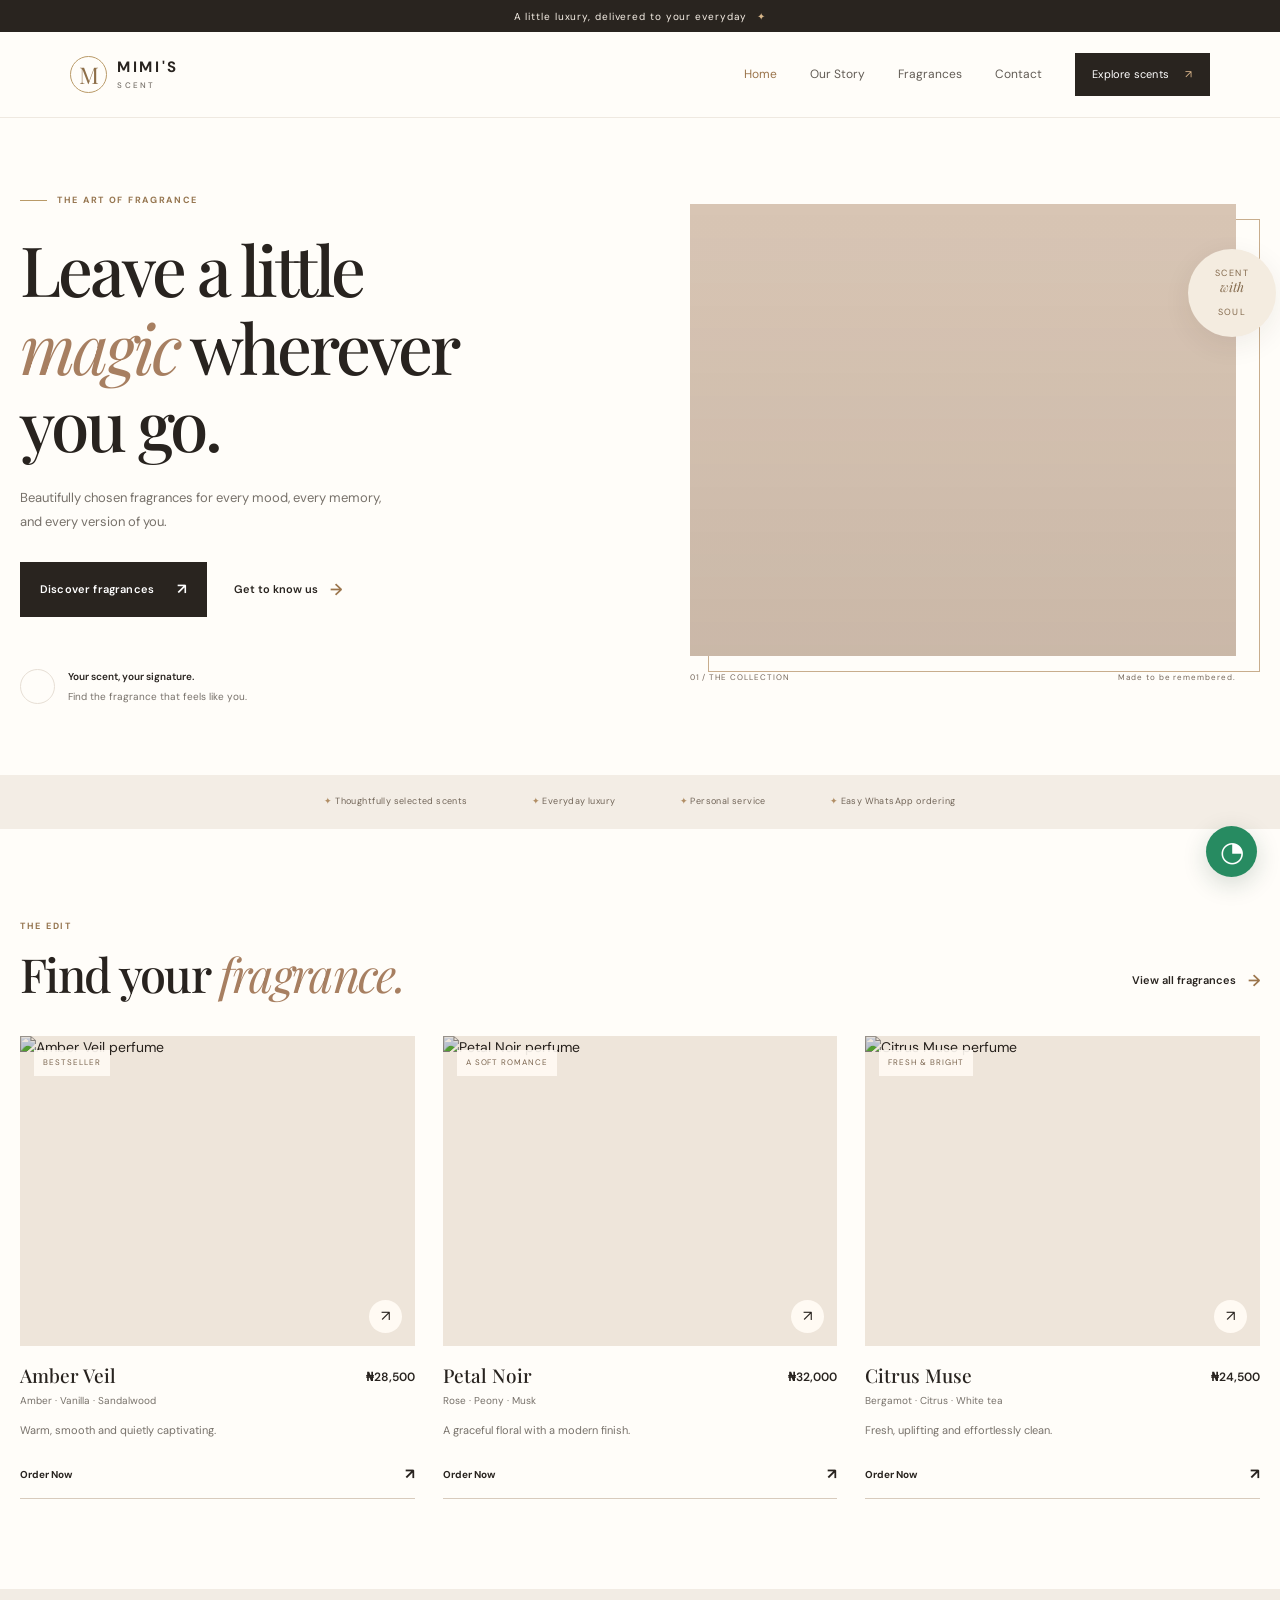
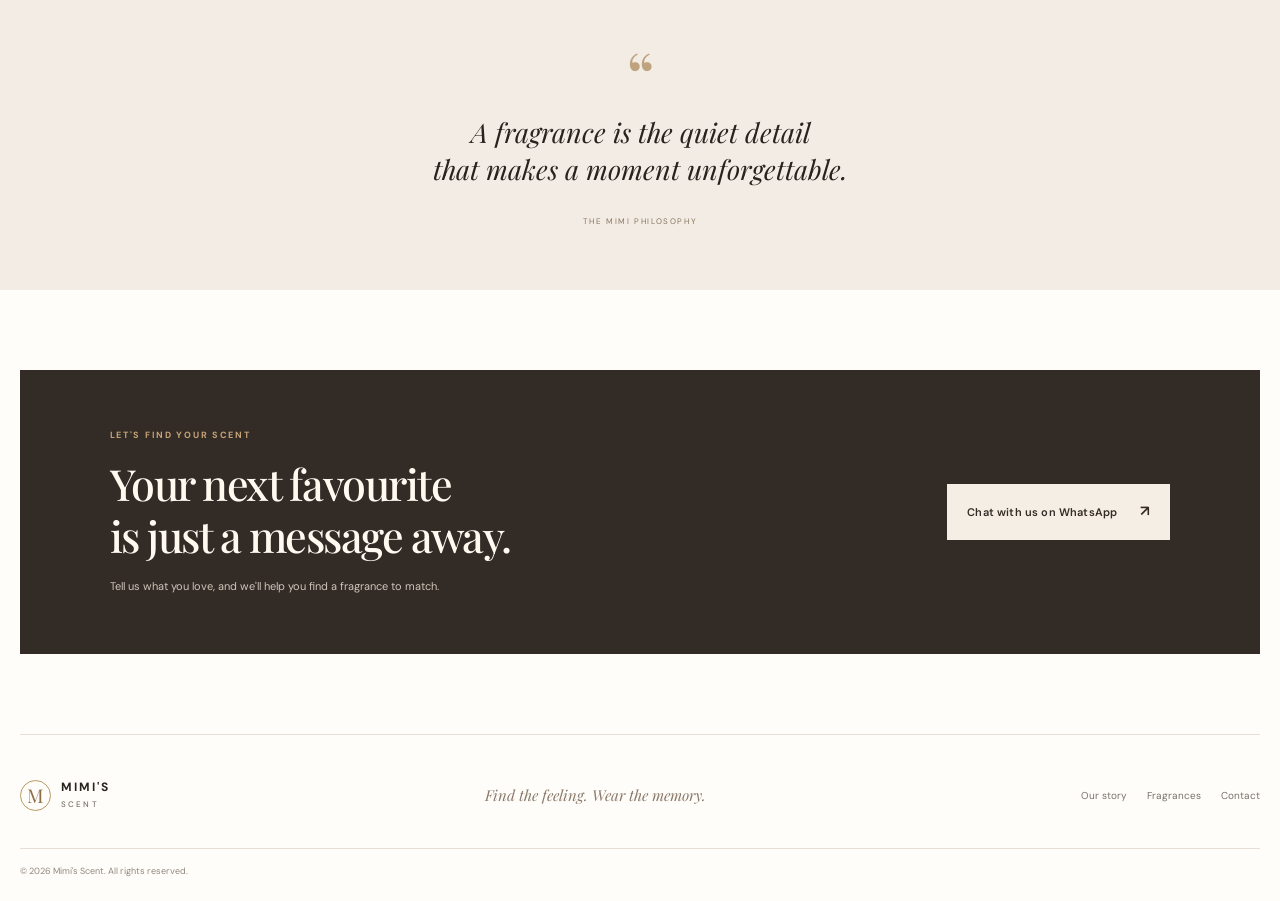
==== commit 6fc3f79c: "Flower removed" ====
--- a/index.html
+++ b/index.html
@@ -28,7 +28,7 @@
         <h1>Leave a little<br><em>magic</em> wherever<br>you go.</h1>
         <p class="hero-description">Beautifully chosen fragrances for every mood, every memory, and every version of you.</p>
         <div class="hero-actions"><a class="button button-dark" href="products.html">Discover fragrances <span>↗</span></a><a class="text-link" href="about.html">Get to know us <span>→</span></a></div>
-        <div class="hero-note"><span class="note-star">✳</span><span><strong>Your scent, your signature.</strong><small>Find the fragrance that feels like you.</small></span></div>
+        <div class="hero-note"><span class="note-star"></span><span><strong>Your scent, your signature.</strong><small>Find the fragrance that feels like you.</small></span></div>
       </div>
       <div class="hero-art">
         <div class="hero-image"></div>
@@ -42,7 +42,7 @@
       <div class="product-grid featured-grid" id="featured-products"></div>
     </section>
     <section class="quote-band"><span class="quote-ornament">“</span><p>A fragrance is the quiet detail<br>that makes a moment unforgettable.</p><span class="quote-caption">THE MIMI PHILOSOPHY</span></section>
-    <section class="cta-panel"><div><p class="eyebrow">LET'S FIND YOUR SCENT</p><h2>Your next favourite<br>is just a message away.</h2><p>Tell us what you love, and we'll help you find a fragrance to match.</p></div><a class="button button-light whatsapp-link" href="#" data-message="Hello Mimi! I'd love help choosing a perfume.">Chat with us on WhatsApp <span>↗</span></a><div class="cta-flower">✳</div></section>
+    <section class="cta-panel"><div><p class="eyebrow">LET'S FIND YOUR SCENT</p><h2>Your next favourite<br>is just a message away.</h2><p>Tell us what you love, and we'll help you find a fragrance to match.</p></div><a class="button button-light whatsapp-link" href="#" data-message="Hello Mimi! I'd love help choosing a perfume.">Chat with us on WhatsApp <span>↗</span></a><div class="cta-flower"></div></section>
   </main>
   <footer class="site-footer"><a class="brand brand-footer" href="index.html"><span class="brand-mark">M</span><span>MIMI'S<small>SCENT</small></span></a><p>Find the feeling. Wear the memory.</p><div class="footer-links"><a href="about.html">Our story</a><a href="products.html">Fragrances</a><a href="contact.html">Contact</a></div><small class="copyright">© <span class="current-year"></span> Mimi's Scent. All rights reserved.</small></footer>
   <a class="floating-whatsapp whatsapp-link" href="#" aria-label="Chat with us on WhatsApp" data-message="Hello Mimi! I'd like to make an enquiry."><span>◔</span></a>
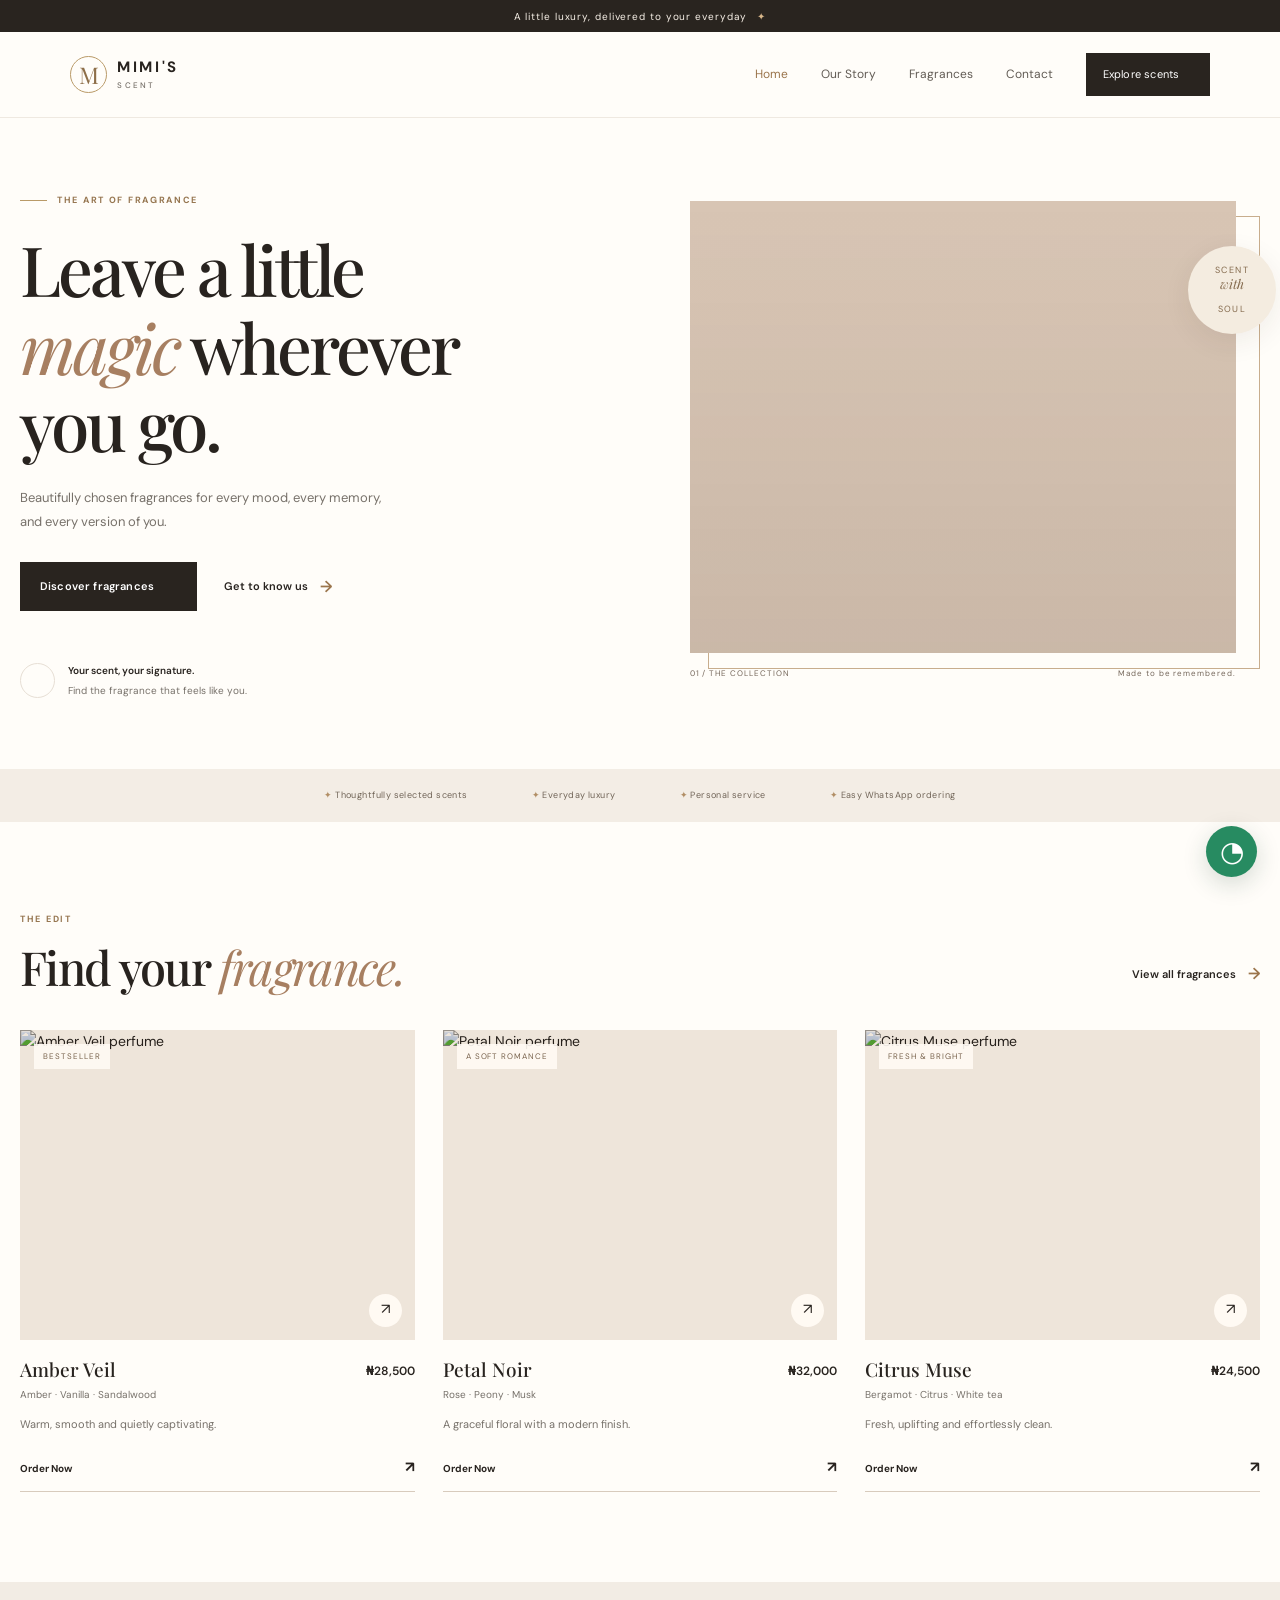
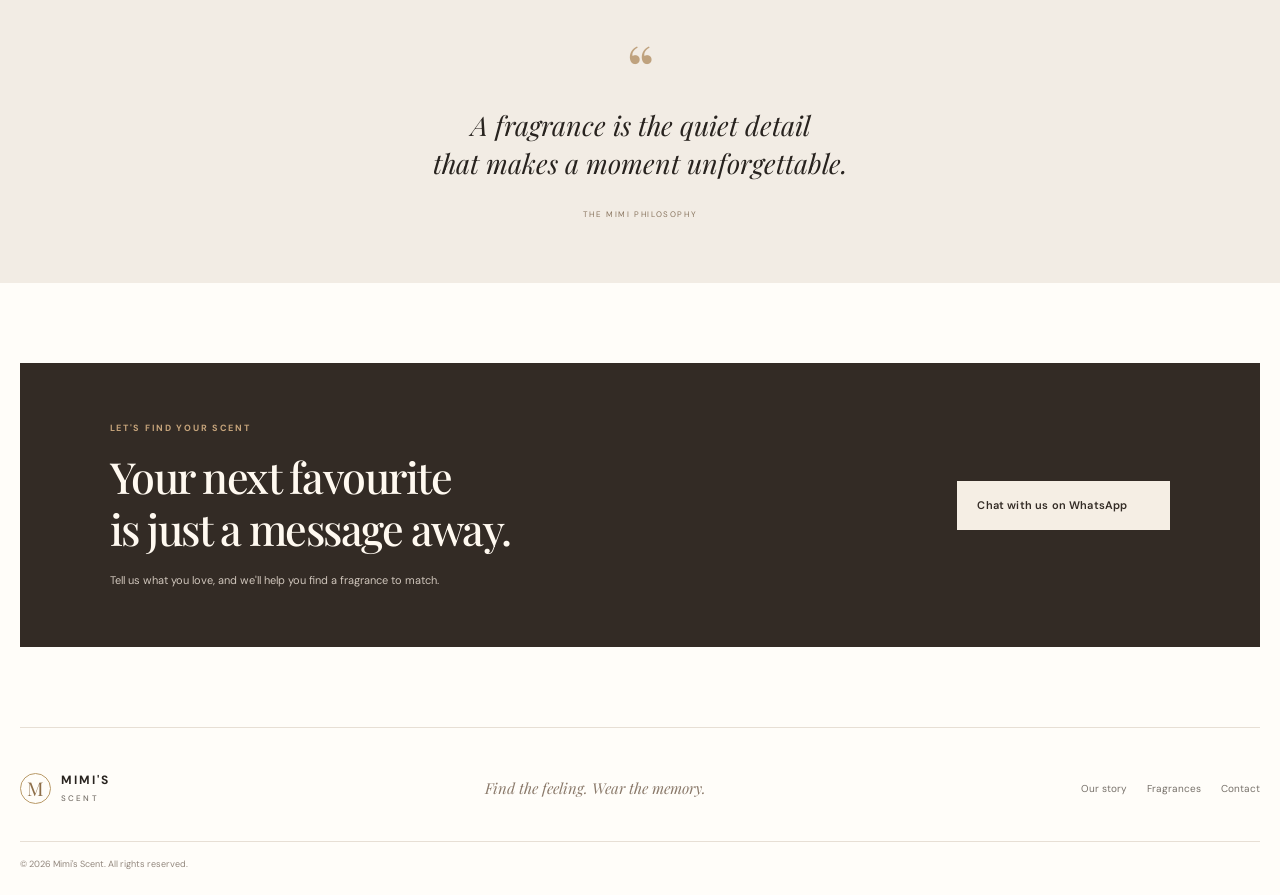
==== commit 56af1063: "Mior Corrections" ====
--- a/index.html
+++ b/index.html
@@ -18,7 +18,7 @@
     <button class="menu-toggle" aria-label="Open navigation" aria-expanded="false"><span></span><span></span></button>
     <nav class="main-nav" aria-label="Main navigation">
       <a class="active" href="index.html">Home</a><a href="about.html">Our Story</a><a href="products.html">Fragrances</a><a href="contact.html">Contact</a>
-      <a class="nav-cta" href="products.html">Explore scents <span>↗</span></a>
+      <a class="nav-cta" href="products.html">Explore scents <span></span></a>
     </nav>
   </header>
   <main>
@@ -27,7 +27,7 @@
         <p class="eyebrow"><span class="eyebrow-line"></span> THE ART OF FRAGRANCE</p>
         <h1>Leave a little<br><em>magic</em> wherever<br>you go.</h1>
         <p class="hero-description">Beautifully chosen fragrances for every mood, every memory, and every version of you.</p>
-        <div class="hero-actions"><a class="button button-dark" href="products.html">Discover fragrances <span>↗</span></a><a class="text-link" href="about.html">Get to know us <span>→</span></a></div>
+        <div class="hero-actions"><a class="button button-dark" href="products.html">Discover fragrances <span></span></a><a class="text-link" href="about.html">Get to know us <span>→</span></a></div>
         <div class="hero-note"><span class="note-star"></span><span><strong>Your scent, your signature.</strong><small>Find the fragrance that feels like you.</small></span></div>
       </div>
       <div class="hero-art">
@@ -42,7 +42,7 @@
       <div class="product-grid featured-grid" id="featured-products"></div>
     </section>
     <section class="quote-band"><span class="quote-ornament">“</span><p>A fragrance is the quiet detail<br>that makes a moment unforgettable.</p><span class="quote-caption">THE MIMI PHILOSOPHY</span></section>
-    <section class="cta-panel"><div><p class="eyebrow">LET'S FIND YOUR SCENT</p><h2>Your next favourite<br>is just a message away.</h2><p>Tell us what you love, and we'll help you find a fragrance to match.</p></div><a class="button button-light whatsapp-link" href="#" data-message="Hello Mimi! I'd love help choosing a perfume.">Chat with us on WhatsApp <span>↗</span></a><div class="cta-flower"></div></section>
+    <section class="cta-panel"><div><p class="eyebrow">LET'S FIND YOUR SCENT</p><h2>Your next favourite<br>is just a message away.</h2><p>Tell us what you love, and we'll help you find a fragrance to match.</p></div><a class="button button-light whatsapp-link" href="#" data-message="Hello Mimi! I'd love help choosing a perfume.">Chat with us on WhatsApp <span></span></a><div class="cta-flower"></div></section>
   </main>
   <footer class="site-footer"><a class="brand brand-footer" href="index.html"><span class="brand-mark">M</span><span>MIMI'S<small>SCENT</small></span></a><p>Find the feeling. Wear the memory.</p><div class="footer-links"><a href="about.html">Our story</a><a href="products.html">Fragrances</a><a href="contact.html">Contact</a></div><small class="copyright">© <span class="current-year"></span> Mimi's Scent. All rights reserved.</small></footer>
   <a class="floating-whatsapp whatsapp-link" href="#" aria-label="Chat with us on WhatsApp" data-message="Hello Mimi! I'd like to make an enquiry."><span>◔</span></a>
